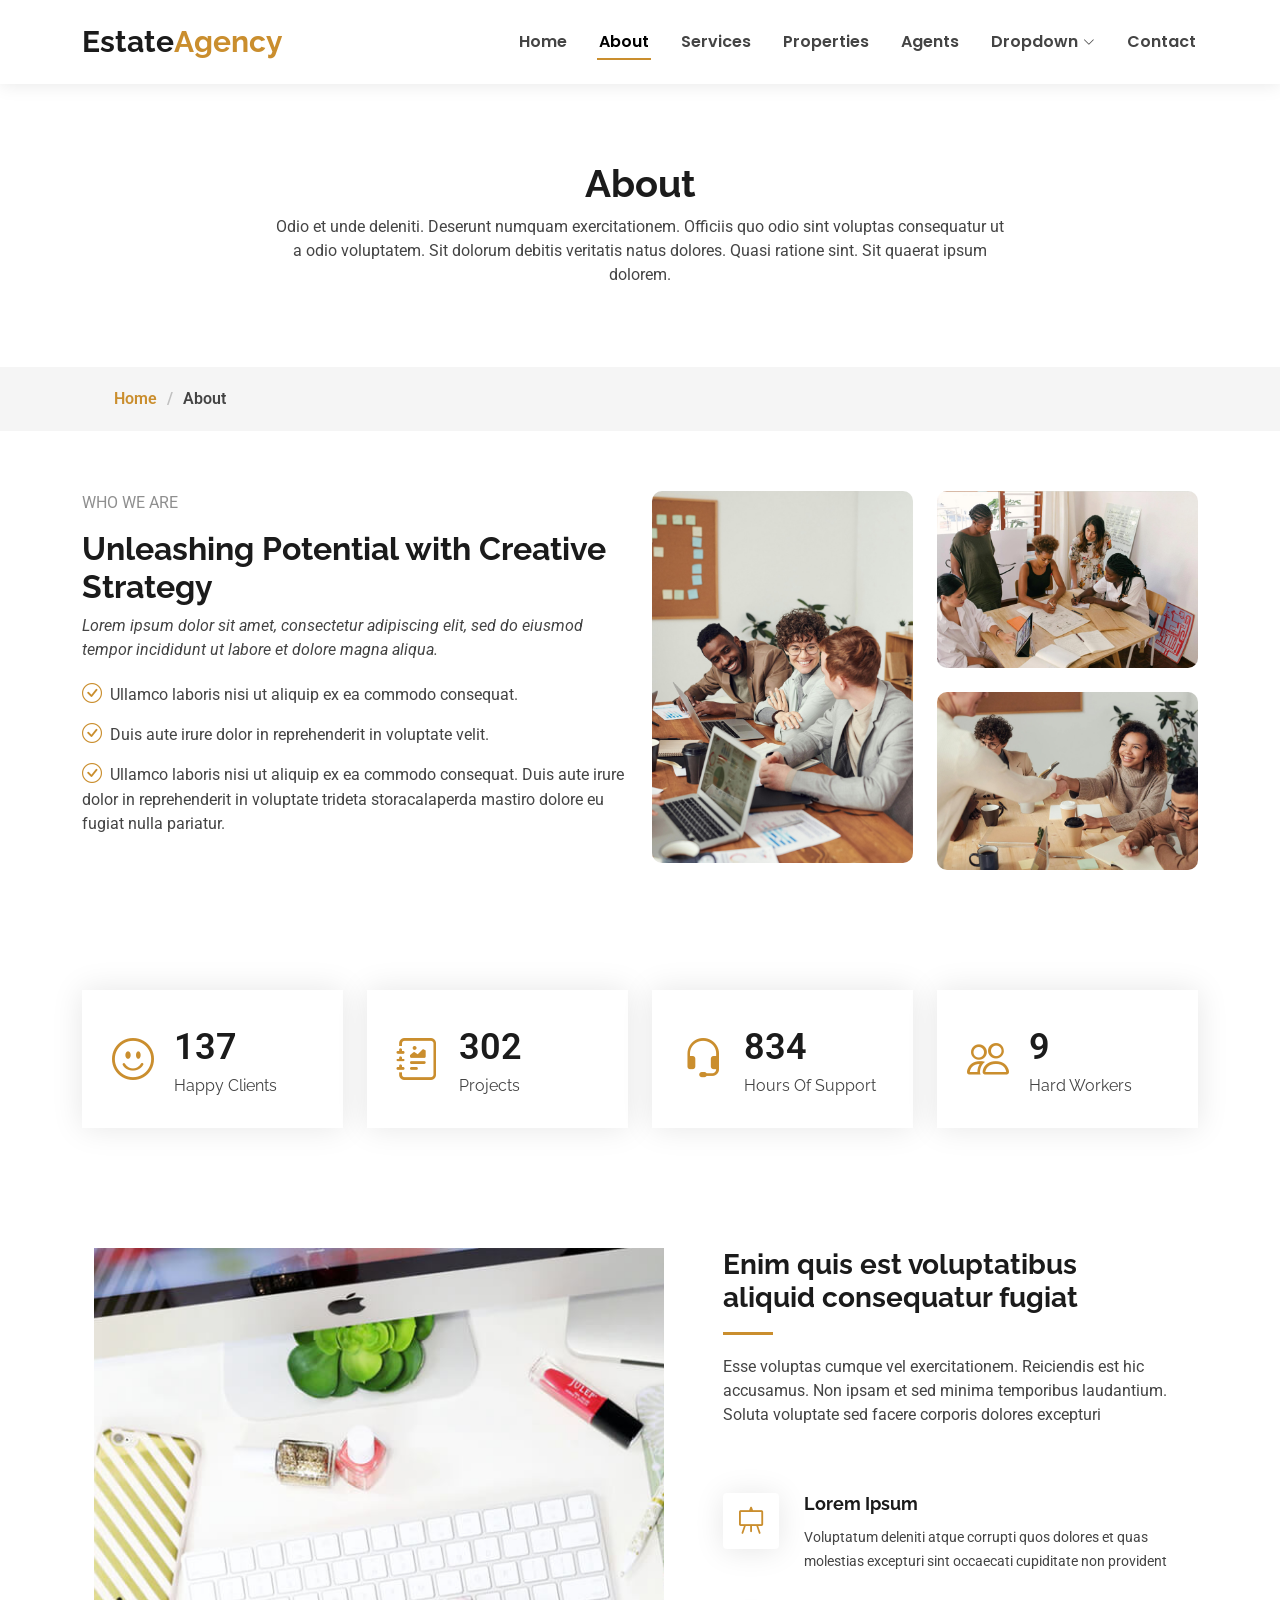
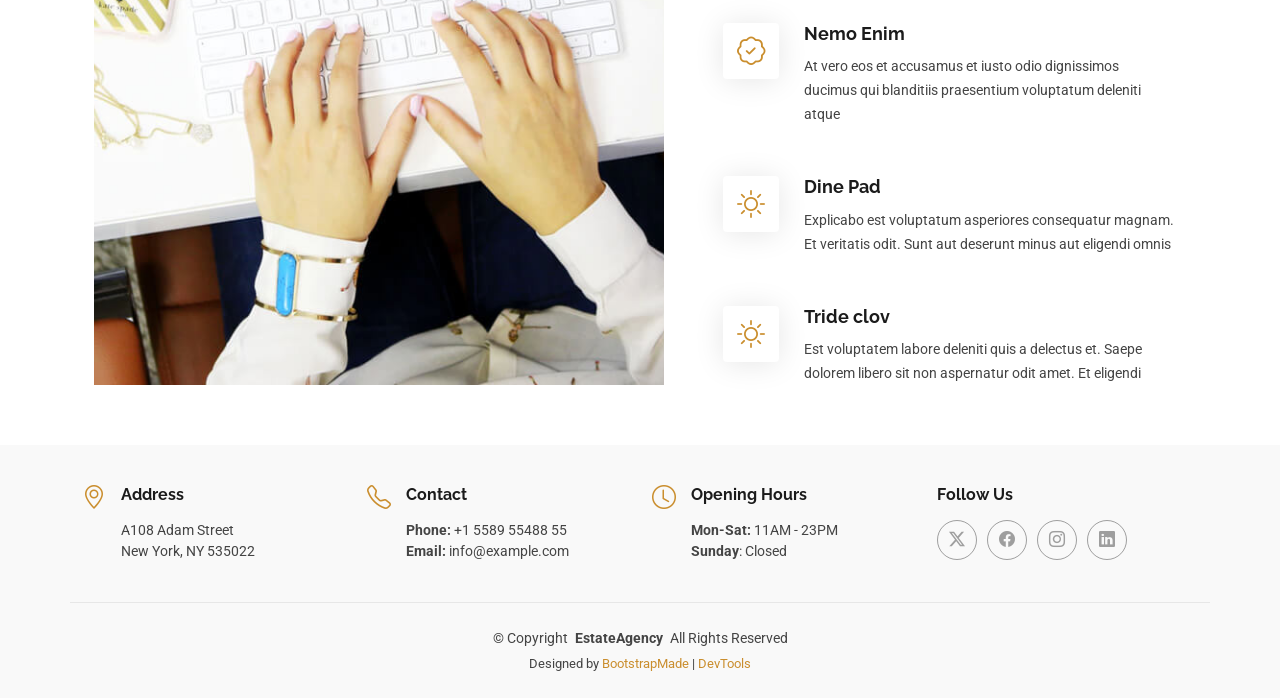
==== about.html @ 94bcbbbc "Just learnt about templates" ====
<!DOCTYPE html>
<html lang="en">

<head>
  <meta charset="utf-8">
  <meta content="width=device-width, initial-scale=1.0" name="viewport">
  <title>About - EstateAgency Bootstrap Template</title>
  <meta name="description" content="">
  <meta name="keywords" content="">

  <!-- Favicons -->
  <link href="assets/img/favicon.png" rel="icon">
  <link href="assets/img/apple-touch-icon.png" rel="apple-touch-icon">

  <!-- Fonts -->
  <link href="https://fonts.googleapis.com" rel="preconnect">
  <link href="https://fonts.gstatic.com" rel="preconnect" crossorigin>
  <link href="https://fonts.googleapis.com/css2?family=Roboto:ital,wght@0,100;0,300;0,400;0,500;0,700;0,900;1,100;1,300;1,400;1,500;1,700;1,900&family=Poppins:ital,wght@0,100;0,200;0,300;0,400;0,500;0,600;0,700;0,800;0,900;1,100;1,200;1,300;1,400;1,500;1,600;1,700;1,800;1,900&family=Raleway:ital,wght@0,100;0,200;0,300;0,400;0,500;0,600;0,700;0,800;0,900;1,100;1,200;1,300;1,400;1,500;1,600;1,700;1,800;1,900&display=swap" rel="stylesheet">

  <!-- Vendor CSS Files -->
  <link href="assets/vendor/bootstrap/css/bootstrap.min.css" rel="stylesheet">
  <link href="assets/vendor/bootstrap-icons/bootstrap-icons.css" rel="stylesheet">
  <link href="assets/vendor/aos/aos.css" rel="stylesheet">
  <link href="assets/vendor/fontawesome-free/css/all.min.css" rel="stylesheet">
  <link href="assets/vendor/swiper/swiper-bundle.min.css" rel="stylesheet">

  <!-- Main CSS File -->
  <link href="assets/css/main.css" rel="stylesheet">

  <!-- =======================================================
  * Template Name: EstateAgency
  * Template URL: https://bootstrapmade.com/real-estate-agency-bootstrap-template/
  * Updated: Apr 08 2026 with Bootstrap v5.3.8
  * Author: BootstrapMade.com
  * License: https://bootstrapmade.com/license/
  ======================================================== -->
</head>

<body class="about-page">

  <header id="header" class="header d-flex align-items-center fixed-top">
    <div class="container-fluid container-xl position-relative d-flex align-items-center justify-content-between">

      <a href="index.html" class="logo d-flex align-items-center">
        <!-- Uncomment the line below if you also wish to use an image logo -->
        <!-- <img src="assets/img/logo.png" alt=""> -->
        <h1 class="sitename">Estate<span>Agency</span></h1>
      </a>

      <nav id="navmenu" class="navmenu">
        <ul>
          <li><a href="index.html">Home</a></li>
          <li><a href="about.html" class="active">About</a></li>
          <li><a href="services.html">Services</a></li>
          <li><a href="properties.html">Properties</a></li>
          <li><a href="agents.html">Agents</a></li>
          <li class="dropdown"><a href="#"><span>Dropdown</span> <i class="bi bi-chevron-down toggle-dropdown"></i></a>
            <ul>
              <li><a href="#">Dropdown 1</a></li>
              <li class="dropdown"><a href="#"><span>Deep Dropdown</span> <i class="bi bi-chevron-down toggle-dropdown"></i></a>
                <ul>
                  <li><a href="#">Deep Dropdown 1</a></li>
                  <li><a href="#">Deep Dropdown 2</a></li>
                  <li><a href="#">Deep Dropdown 3</a></li>
                  <li><a href="#">Deep Dropdown 4</a></li>
                  <li><a href="#">Deep Dropdown 5</a></li>
                </ul>
              </li>
              <li><a href="#">Dropdown 2</a></li>
              <li><a href="#">Dropdown 3</a></li>
              <li><a href="#">Dropdown 4</a></li>
            </ul>
          </li>
          <li><a href="contact.html">Contact</a></li>
        </ul>
        <i class="mobile-nav-toggle d-xl-none bi bi-list"></i>
      </nav>

    </div>
  </header>

  <main class="main">

    <!-- Page Title -->
    <div class="page-title" data-aos="fade">
      <div class="heading">
        <div class="container">
          <div class="row d-flex justify-content-center text-center">
            <div class="col-lg-8">
              <h1>About</h1>
              <p class="mb-0">Odio et unde deleniti. Deserunt numquam exercitationem. Officiis quo odio sint voluptas consequatur ut a odio voluptatem. Sit dolorum debitis veritatis natus dolores. Quasi ratione sint. Sit quaerat ipsum dolorem.</p>
            </div>
          </div>
        </div>
      </div>
      <nav class="breadcrumbs">
        <div class="container">
          <ol>
            <li><a href="index.html">Home</a></li>
            <li class="current">About</li>
          </ol>
        </div>
      </nav>
    </div><!-- End Page Title -->

    <!-- About Section -->
    <section id="about" class="about section">

      <div class="container">

        <div class="row gy-4">

          <div class="col-lg-6 content" data-aos="fade-up" data-aos-delay="100">
            <p class="who-we-are">Who We Are</p>
            <h3>Unleashing Potential with Creative Strategy</h3>
            <p class="fst-italic">
              Lorem ipsum dolor sit amet, consectetur adipiscing elit, sed do eiusmod tempor incididunt ut labore et dolore
              magna aliqua.
            </p>
            <ul>
              <li><i class="bi bi-check-circle"></i> <span>Ullamco laboris nisi ut aliquip ex ea commodo consequat.</span></li>
              <li><i class="bi bi-check-circle"></i> <span>Duis aute irure dolor in reprehenderit in voluptate velit.</span></li>
              <li><i class="bi bi-check-circle"></i> <span>Ullamco laboris nisi ut aliquip ex ea commodo consequat. Duis aute irure dolor in reprehenderit in voluptate trideta storacalaperda mastiro dolore eu fugiat nulla pariatur.</span></li>
            </ul>
          </div>

          <div class="col-lg-6 about-images" data-aos="fade-up" data-aos-delay="200">
            <div class="row gy-4">
              <div class="col-lg-6">
                <img src="assets/img/about-company-1.jpg" class="img-fluid" alt="">
              </div>
              <div class="col-lg-6">
                <div class="row gy-4">
                  <div class="col-lg-12">
                    <img src="assets/img/about-company-2.jpg" class="img-fluid" alt="">
                  </div>
                  <div class="col-lg-12">
                    <img src="assets/img/about-company-3.jpg" class="img-fluid" alt="">
                  </div>
                </div>
              </div>
            </div>

          </div>

        </div>

      </div>
    </section><!-- /About Section -->

    <!-- Stats Section -->
    <section id="stats" class="stats section">

      <div class="container" data-aos="fade-up" data-aos-delay="100">

        <div class="row gy-4">

          <div class="col-lg-3 col-md-6">
            <div class="stats-item d-flex align-items-center w-100 h-100">
              <i class="bi bi-emoji-smile color-blue flex-shrink-0"></i>
              <div>
                <span data-purecounter-start="0" data-purecounter-end="232" data-purecounter-duration="1" class="purecounter"></span>
                <p>Happy Clients</p>
              </div>
            </div>
          </div><!-- End Stats Item -->

          <div class="col-lg-3 col-md-6">
            <div class="stats-item d-flex align-items-center w-100 h-100">
              <i class="bi bi-journal-richtext color-orange flex-shrink-0"></i>
              <div>
                <span data-purecounter-start="0" data-purecounter-end="521" data-purecounter-duration="1" class="purecounter"></span>
                <p>Projects</p>
              </div>
            </div>
          </div><!-- End Stats Item -->

          <div class="col-lg-3 col-md-6">
            <div class="stats-item d-flex align-items-center w-100 h-100">
              <i class="bi bi-headset color-green flex-shrink-0"></i>
              <div>
                <span data-purecounter-start="0" data-purecounter-end="1463" data-purecounter-duration="1" class="purecounter"></span>
                <p>Hours Of Support</p>
              </div>
            </div>
          </div><!-- End Stats Item -->

          <div class="col-lg-3 col-md-6">
            <div class="stats-item d-flex align-items-center w-100 h-100">
              <i class="bi bi-people color-pink flex-shrink-0"></i>
              <div>
                <span data-purecounter-start="0" data-purecounter-end="15" data-purecounter-duration="1" class="purecounter"></span>
                <p>Hard Workers</p>
              </div>
            </div>
          </div><!-- End Stats Item -->

        </div>

      </div>

    </section><!-- /Stats Section -->

    <!-- Features Section -->
    <section id="features" class="features section">

      <div class="container">

        <div class="row justify-content-around gy-4">
          <div class="features-image col-lg-6" data-aos="fade-up" data-aos-delay="100"><img src="assets/img/features-bg.jpg" alt=""></div>

          <div class="col-lg-5 d-flex flex-column justify-content-center" data-aos="fade-up" data-aos-delay="200">
            <h3>Enim quis est voluptatibus aliquid consequatur fugiat</h3>
            <p>Esse voluptas cumque vel exercitationem. Reiciendis est hic accusamus. Non ipsam et sed minima temporibus laudantium. Soluta voluptate sed facere corporis dolores excepturi</p>

            <div class="icon-box d-flex position-relative" data-aos="fade-up" data-aos-delay="300">
              <i class="bi bi-easel flex-shrink-0"></i>
              <div>
                <h4><a href="" class="stretched-link">Lorem Ipsum</a></h4>
                <p>Voluptatum deleniti atque corrupti quos dolores et quas molestias excepturi sint occaecati cupiditate non provident</p>
              </div>
            </div><!-- End Icon Box -->

            <div class="icon-box d-flex position-relative" data-aos="fade-up" data-aos-delay="400">
              <i class="bi bi-patch-check flex-shrink-0"></i>
              <div>
                <h4><a href="" class="stretched-link">Nemo Enim</a></h4>
                <p>At vero eos et accusamus et iusto odio dignissimos ducimus qui blanditiis praesentium voluptatum deleniti atque</p>
              </div>
            </div><!-- End Icon Box -->

            <div class="icon-box d-flex position-relative" data-aos="fade-up" data-aos-delay="500">
              <i class="bi bi-brightness-high flex-shrink-0"></i>
              <div>
                <h4><a href="" class="stretched-link">Dine Pad</a></h4>
                <p>Explicabo est voluptatum asperiores consequatur magnam. Et veritatis odit. Sunt aut deserunt minus aut eligendi omnis</p>
              </div>
            </div><!-- End Icon Box -->

            <div class="icon-box d-flex position-relative" data-aos="fade-up" data-aos-delay="600">
              <i class="bi bi-brightness-high flex-shrink-0"></i>
              <div>
                <h4><a href="" class="stretched-link">Tride clov</a></h4>
                <p>Est voluptatem labore deleniti quis a delectus et. Saepe dolorem libero sit non aspernatur odit amet. Et eligendi</p>
              </div>
            </div><!-- End Icon Box -->

          </div>
        </div>

      </div>

    </section><!-- /Features Section -->

  </main>

  <footer id="footer" class="footer light-background">

    <div class="container">
      <div class="row gy-3">
        <div class="col-lg-3 col-md-6 d-flex">
          <i class="bi bi-geo-alt icon"></i>
          <div class="address">
            <h4>Address</h4>
            <p>A108 Adam Street</p>
            <p>New York, NY 535022</p>
            <p></p>
          </div>

        </div>

        <div class="col-lg-3 col-md-6 d-flex">
          <i class="bi bi-telephone icon"></i>
          <div>
            <h4>Contact</h4>
            <p>
              <strong>Phone:</strong> <span>+1 5589 55488 55</span><br>
              <strong>Email:</strong> <span>info@example.com</span><br>
            </p>
          </div>
        </div>

        <div class="col-lg-3 col-md-6 d-flex">
          <i class="bi bi-clock icon"></i>
          <div>
            <h4>Opening Hours</h4>
            <p>
              <strong>Mon-Sat:</strong> <span>11AM - 23PM</span><br>
              <strong>Sunday</strong>: <span>Closed</span>
            </p>
          </div>
        </div>

        <div class="col-lg-3 col-md-6">
          <h4>Follow Us</h4>
          <div class="social-links d-flex">
            <a href="#" class="twitter"><i class="bi bi-twitter-x"></i></a>
            <a href="#" class="facebook"><i class="bi bi-facebook"></i></a>
            <a href="#" class="instagram"><i class="bi bi-instagram"></i></a>
            <a href="#" class="linkedin"><i class="bi bi-linkedin"></i></a>
          </div>
        </div>

      </div>
    </div>

    <div class="container copyright text-center mt-4">
      <p>© <span>Copyright</span> <strong class="px-1 sitename">EstateAgency</strong> <span>All Rights Reserved</span></p>
      <div class="credits">
        <!-- All the links in the footer should remain intact. -->
        <!-- You can delete the links only if you've purchased the pro version. -->
        <!-- Licensing information: https://bootstrapmade.com/license/ -->
        <!-- Purchase the pro version with working PHP/AJAX contact form: [buy-url] -->
        Designed by <a href="https://bootstrapmade.com/">BootstrapMade</a> | <a href="https://bootstrapmade.com/tools/">DevTools</a>
      </div>
    </div>

  </footer>

  <!-- Scroll Top -->
  <a href="#" id="scroll-top" class="scroll-top d-flex align-items-center justify-content-center"><i class="bi bi-arrow-up-short"></i></a>

  <!-- Preloader -->
  <div id="preloader"></div>

  <!-- Vendor JS Files -->
  <script src="assets/vendor/bootstrap/js/bootstrap.bundle.min.js"></script>
  <script src="assets/vendor/php-email-form/validate.js"></script>
  <script src="assets/vendor/aos/aos.js"></script>
  <script src="assets/vendor/swiper/swiper-bundle.min.js"></script>
  <script src="assets/vendor/purecounter/purecounter_vanilla.js"></script>

  <!-- Main JS File -->
  <script src="assets/js/main.js"></script>

</body>

</html>
---- assets/css/main.css ----
/**
* Template Name: EstateAgency
* Template URL: https://bootstrapmade.com/real-estate-agency-bootstrap-template/
* Updated: Aug 09 2024 with Bootstrap v5.3.3
* Author: BootstrapMade.com
* License: https://bootstrapmade.com/license/
*/

/*--------------------------------------------------------------
# Font & Color Variables
# Help: https://bootstrapmade.com/color-system/
--------------------------------------------------------------*/
/* Fonts */
:root {
  --default-font: "Roboto",  system-ui, -apple-system, "Segoe UI", Roboto, "Helvetica Neue", Arial, "Noto Sans", "Liberation Sans", sans-serif, "Apple Color Emoji", "Segoe UI Emoji", "Segoe UI Symbol", "Noto Color Emoji";
  --heading-font: "Raleway",  sans-serif;
  --nav-font: "Poppins",  sans-serif;
}

/* Global Colors - The following color variables are used throughout the website. Updating them here will change the color scheme of the entire website */
:root { 
  --background-color: #ffffff; /* Background color for the entire website, including individual sections */
  --default-color: #444444; /* Default color used for the majority of the text content across the entire website */
  --heading-color: #1b1b1b; /* Color for headings, subheadings and title throughout the website */
  --accent-color: #ca8e2e; /* Accent color that represents your brand on the website. It's used for buttons, links, and other elements that need to stand out */
  --surface-color: #ffffff; /* The surface color is used as a background of boxed elements within sections, such as cards, icon boxes, or other elements that require a visual separation from the global background. */
  --contrast-color: #ffffff; /* Contrast color for text, ensuring readability against backgrounds of accent, heading, or default colors. */
}

/* Nav Menu Colors - The following color variables are used specifically for the navigation menu. They are separate from the global colors to allow for more customization options */
:root {
  --nav-color: #444444;  /* The default color of the main navmenu links */
  --nav-hover-color: #000000; /* Applied to main navmenu links when they are hovered over or active */
  --nav-mobile-background-color: #ffffff; /* Used as the background color for mobile navigation menu */
  --nav-dropdown-background-color: #ffffff; /* Used as the background color for dropdown items that appear when hovering over primary navigation items */
  --nav-dropdown-color: #444444; /* Used for navigation links of the dropdown items in the navigation menu. */
  --nav-dropdown-hover-color: #2eca6a; /* Similar to --nav-hover-color, this color is applied to dropdown navigation links when they are hovered over. */
}

/* Color Presets - These classes override global colors when applied to any section or element, providing reuse of the sam color scheme. */

.light-background {
  --background-color: #f9f9f9;
  --surface-color: #ffffff;
}

.dark-background {
  --background-color: #060606;
  --default-color: #ffffff;
  --heading-color: #ffffff;
  --surface-color: #252525;
  --contrast-color: #ffffff;
}

/* Smooth scroll */
:root {
  scroll-behavior: smooth;
}

/*--------------------------------------------------------------
# General Styling & Shared Classes
--------------------------------------------------------------*/
body {
  color: var(--default-color);
  background-color: var(--background-color);
  font-family: var(--default-font);
}

a {
  color: var(--accent-color);
  text-decoration: none;
  transition: 0.3s;
}

a:hover {
  color: color-mix(in srgb, var(--accent-color), transparent 25%);
  text-decoration: none;
}

h1,
h2,
h3,
h4,
h5,
h6 {
  color: var(--heading-color);
  font-family: var(--heading-font);
}

/* PHP Email Form Messages
------------------------------*/
.php-email-form .error-message {
  display: none;
  background: #df1529;
  color: #ffffff;
  text-align: left;
  padding: 15px;
  margin-bottom: 24px;
  font-weight: 600;
}

.php-email-form .sent-message {
  display: none;
  color: #ffffff;
  background: #059652;
  text-align: center;
  padding: 15px;
  margin-bottom: 24px;
  font-weight: 600;
}

.php-email-form .loading {
  display: none;
  background: var(--surface-color);
  text-align: center;
  padding: 15px;
  margin-bottom: 24px;
}

.php-email-form .loading:before {
  content: "";
  display: inline-block;
  border-radius: 50%;
  width: 24px;
  height: 24px;
  margin: 0 10px -6px 0;
  border: 3px solid var(--accent-color);
  border-top-color: var(--surface-color);
  animation: php-email-form-loading 1s linear infinite;
}

@keyframes php-email-form-loading {
  0% {
    transform: rotate(0deg);
  }

  100% {
    transform: rotate(360deg);
  }
}

/*--------------------------------------------------------------
# Global Header
--------------------------------------------------------------*/
.header {
  color: var(--default-color);
  background-color: var(--background-color);
  padding: 15px 0;
  transition: all 0.5s;
  z-index: 997;
  box-shadow: 0px 0 18px rgba(0, 0, 0, 0.1);
}

.header .logo {
  line-height: 1;
}

.header .logo img {
  max-height: 32px;
  margin-right: 8px;
}

.header .logo h1 {
  font-size: 30px;
  margin: 0;
  font-weight: 700;
  color: var(--heading-color);
}

.header .logo h1 span {
  color: var(--accent-color);
}

/*--------------------------------------------------------------
# Navigation Menu
--------------------------------------------------------------*/
/* Desktop Navigation */
@media (min-width: 1200px) {
  .navmenu {
    padding: 0;
  }

  .navmenu ul {
    margin: 0;
    padding: 0;
    display: flex;
    list-style: none;
    align-items: center;
  }

  .navmenu li {
    position: relative;
  }

  .navmenu>ul>li {
    white-space: nowrap;
    padding: 15px 14px;
  }

  .navmenu>ul>li:last-child {
    padding-right: 0;
  }

  .navmenu a,
  .navmenu a:focus {
    color: var(--nav-color);
    font-size: 16px;
    padding: 0 2px;
    font-family: var(--nav-font);
    font-weight: 600;
    display: flex;
    align-items: center;
    justify-content: space-between;
    white-space: nowrap;
    transition: 0.3s;
    position: relative;
  }

  .navmenu a i,
  .navmenu a:focus i {
    font-size: 12px;
    line-height: 0;
    margin-left: 5px;
    transition: 0.3s;
  }

  .navmenu>ul>li>a:before {
    content: "";
    position: absolute;
    width: 100%;
    height: 2px;
    bottom: -6px;
    left: 0;
    background-color: var(--accent-color);
    visibility: hidden;
    width: 0px;
    transition: all 0.3s ease-in-out 0s;
  }

  .navmenu a:hover:before,
  .navmenu li:hover>a:before,
  .navmenu .active:before {
    visibility: visible;
    width: 100%;
  }

  .navmenu li:hover>a,
  .navmenu .active,
  .navmenu .active:focus {
    color: var(--nav-hover-color);
  }

  .navmenu .dropdown ul {
    margin: 0;
    padding: 10px 0;
    background: var(--nav-dropdown-background-color);
    display: block;
    position: absolute;
    visibility: hidden;
    left: 14px;
    top: 130%;
    opacity: 0;
    transition: 0.3s;
    border-radius: 4px;
    z-index: 99;
    box-shadow: 0px 0px 30px rgba(0, 0, 0, 0.1);
  }

  .navmenu .dropdown ul li {
    min-width: 200px;
  }

  .navmenu .dropdown ul a {
    padding: 10px 20px;
    font-size: 15px;
    text-transform: none;
    color: var(--nav-dropdown-color);
  }

  .navmenu .dropdown ul a i {
    font-size: 12px;
  }

  .navmenu .dropdown ul a:hover,
  .navmenu .dropdown ul .active:hover,
  .navmenu .dropdown ul li:hover>a {
    color: var(--nav-dropdown-hover-color);
  }

  .navmenu .dropdown:hover>ul {
    opacity: 1;
    top: 100%;
    visibility: visible;
  }

  .navmenu .dropdown .dropdown ul {
    top: 0;
    left: -90%;
    visibility: hidden;
  }

  .navmenu .dropdown .dropdown:hover>ul {
    opacity: 1;
    top: 0;
    left: -100%;
    visibility: visible;
  }
}

/* Mobile Navigation */
@media (max-width: 1199px) {
  .mobile-nav-toggle {
    color: var(--nav-color);
    font-size: 28px;
    line-height: 0;
    margin-right: 10px;
    cursor: pointer;
    transition: color 0.3s;
  }

  .navmenu {
    padding: 0;
    z-index: 9997;
  }

  .navmenu ul {
    display: none;
    list-style: none;
    position: absolute;
    inset: 60px 20px 20px 20px;
    padding: 10px 0;
    margin: 0;
    border-radius: 6px;
    background-color: var(--nav-mobile-background-color);
    border: 1px solid color-mix(in srgb, var(--default-color), transparent 90%);
    box-shadow: none;
    overflow-y: auto;
    transition: 0.3s;
    z-index: 9998;
  }

  .navmenu a,
  .navmenu a:focus {
    color: var(--nav-dropdown-color);
    padding: 10px 20px;
    font-family: var(--nav-font);
    font-size: 17px;
    font-weight: 500;
    display: flex;
    align-items: center;
    justify-content: space-between;
    white-space: nowrap;
    transition: 0.3s;
  }

  .navmenu a i,
  .navmenu a:focus i {
    font-size: 12px;
    line-height: 0;
    margin-left: 5px;
    width: 30px;
    height: 30px;
    display: flex;
    align-items: center;
    justify-content: center;
    border-radius: 50%;
    transition: 0.3s;
    background-color: color-mix(in srgb, var(--accent-color), transparent 90%);
  }

  .navmenu a i:hover,
  .navmenu a:focus i:hover {
    background-color: var(--accent-color);
    color: var(--contrast-color);
  }

  .navmenu a:hover,
  .navmenu .active,
  .navmenu .active:focus {
    color: var(--nav-dropdown-hover-color);
  }

  .navmenu .active i,
  .navmenu .active:focus i {
    background-color: var(--accent-color);
    color: var(--contrast-color);
    transform: rotate(180deg);
  }

  .navmenu .dropdown ul {
    position: static;
    display: none;
    z-index: 99;
    padding: 10px 0;
    margin: 10px 20px;
    background-color: var(--nav-dropdown-background-color);
    transition: all 0.5s ease-in-out;
  }

  .navmenu .dropdown ul ul {
    background-color: rgba(33, 37, 41, 0.1);
  }

  .navmenu .dropdown>.dropdown-active {
    display: block;
    background-color: rgba(33, 37, 41, 0.03);
  }

  .mobile-nav-active {
    overflow: hidden;
  }

  .mobile-nav-active .mobile-nav-toggle {
    color: #fff;
    position: absolute;
    font-size: 32px;
    top: 15px;
    right: 15px;
    margin-right: 0;
    z-index: 9999;
  }

  .mobile-nav-active .navmenu {
    position: fixed;
    overflow: hidden;
    inset: 0;
    background: rgba(33, 37, 41, 0.8);
    transition: 0.3s;
  }

  .mobile-nav-active .navmenu>ul {
    display: block;
  }
}

/*--------------------------------------------------------------
# Global Footer
--------------------------------------------------------------*/
.footer {
  color: var(--default-color);
  background-color: var(--background-color);
  font-size: 14px;
  padding: 40px 0 0 0;
  position: relative;
}

.footer .icon {
  color: var(--accent-color);
  margin-right: 15px;
  font-size: 24px;
  line-height: 0;
}

.footer h4 {
  font-size: 16px;
  font-weight: 700;
  margin-bottom: 15px;
}

.footer .address p {
  margin-bottom: 0px;
}

.footer .social-links a {
  display: flex;
  align-items: center;
  justify-content: center;
  width: 40px;
  height: 40px;
  border-radius: 50%;
  border: 1px solid color-mix(in srgb, var(--default-color), transparent 50%);
  font-size: 16px;
  color: color-mix(in srgb, var(--default-color), transparent 50%);
  margin-right: 10px;
  transition: 0.3s;
}

.footer .social-links a:hover {
  color: var(--accent-color);
  border-color: var(--accent-color);
}

.footer .copyright {
  padding: 25px 0;
  border-top: 1px solid color-mix(in srgb, var(--default-color), transparent 90%);
}

.footer .copyright p {
  margin-bottom: 0;
}

.footer .credits {
  margin-top: 5px;
  font-size: 13px;
}

/*--------------------------------------------------------------
# Preloader
--------------------------------------------------------------*/
#preloader {
  position: fixed;
  inset: 0;
  z-index: 999999;
  overflow: hidden;
  background: var(--background-color);
  transition: all 0.6s ease-out;
}

#preloader:before {
  content: "";
  position: fixed;
  top: calc(50% - 30px);
  left: calc(50% - 30px);
  border: 6px solid #ffffff;
  border-color: var(--accent-color) transparent var(--accent-color) transparent;
  border-radius: 50%;
  width: 60px;
  height: 60px;
  animation: animate-preloader 1.5s linear infinite;
}

@keyframes animate-preloader {
  0% {
    transform: rotate(0deg);
  }

  100% {
    transform: rotate(360deg);
  }
}

/*--------------------------------------------------------------
# Scroll Top Button
--------------------------------------------------------------*/
.scroll-top {
  position: fixed;
  visibility: hidden;
  opacity: 0;
  right: 15px;
  bottom: 15px;
  z-index: 99999;
  background-color: var(--accent-color);
  width: 40px;
  height: 40px;
  border-radius: 4px;
  transition: all 0.4s;
}

.scroll-top i {
  font-size: 24px;
  color: var(--contrast-color);
  line-height: 0;
}

.scroll-top:hover {
  background-color: color-mix(in srgb, var(--accent-color), transparent 20%);
  color: var(--contrast-color);
}

.scroll-top.active {
  visibility: visible;
  opacity: 1;
}

/*--------------------------------------------------------------
# Disable aos animation delay on mobile devices
--------------------------------------------------------------*/
@media screen and (max-width: 768px) {
  [data-aos-delay] {
    transition-delay: 0 !important;
  }
}

/*--------------------------------------------------------------
# Global Page Titles & Breadcrumbs
--------------------------------------------------------------*/
.page-title {
  color: var(--default-color);
  background-color: var(--background-color);
  position: relative;
}

.page-title .heading {
  padding: 160px 0 80px 0;
  border-top: 1px solid color-mix(in srgb, var(--default-color), transparent 90%);
}

.page-title .heading h1 {
  font-size: 38px;
  font-weight: 700;
}

.page-title nav {
  background-color: color-mix(in srgb, var(--default-color), transparent 95%);
  padding: 20px 0;
}

.page-title nav ol {
  display: flex;
  flex-wrap: wrap;
  list-style: none;
  margin: 0;
  font-size: 16px;
  font-weight: 600;
}

.page-title nav ol li+li {
  padding-left: 10px;
}

.page-title nav ol li+li::before {
  content: "/";
  display: inline-block;
  padding-right: 10px;
  color: color-mix(in srgb, var(--default-color), transparent 70%);
}

/*--------------------------------------------------------------
# Global Sections
--------------------------------------------------------------*/
section,
.section {
  color: var(--default-color);
  background-color: var(--background-color);
  padding: 60px 0;
  scroll-margin-top: 90px;
  overflow: clip;
}

@media (max-width: 1199px) {

  section,
  .section {
    scroll-margin-top: 66px;
  }
}

/*--------------------------------------------------------------
# Global Section Titles
--------------------------------------------------------------*/
.section-title {
  text-align: center;
  padding-bottom: 60px;
  position: relative;
}

.section-title h2 {
  font-size: 32px;
  font-weight: 700;
  margin-bottom: 15px;
}

.section-title p {
  margin-bottom: 0;
}

/*--------------------------------------------------------------
# Hero Section
--------------------------------------------------------------*/
.hero {
  padding: 0;
}

.hero .carousel {
  width: 100%;
  min-height: 100vh;
  padding: 0;
  margin: 0;
  background-color: var(--background-color);
  position: relative;
  overflow: hidden;
}

.hero img {
  position: absolute;
  inset: 0;
  display: block;
  width: 100%;
  height: 100%;
  object-fit: cover;
  z-index: 1;
}

.hero .carousel-item {
  position: absolute;
  inset: 0;
  background-size: cover;
  background-position: center;
  background-repeat: no-repeat;
  overflow: hidden;
}

.hero .carousel-item:before {
  content: "";
  background: color-mix(in srgb, var(--background-color), transparent 60%);
  position: absolute;
  inset: 0;
  z-index: 2;
}

.hero .carousel-container {
  position: absolute;
  inset: 90px 100px;
  display: flex;
  justify-content: center;
  align-items: center;
  flex-direction: column;
  z-index: 3;
}

@media (max-width: 575px) {
  .hero .carousel-container {
    inset: 90px 50px;
  }
}

.hero h2 {
  margin-bottom: 30px;
  font-size: 56px;
  font-weight: 900;
  text-transform: uppercase;
}

.hero h2 span {
  color: var(--accent-color);
}

@media (max-width: 768px) {
  .hero h2 {
    font-size: 30px;
  }
}

.hero .btn-get-started {
  color: var(--contrast-color);
  font-family: var(--heading-font);
  font-weight: 600;
  font-size: 18px;
  letter-spacing: 1px;
  text-transform: uppercase;
  display: inline-block;
  padding: 10px 40px;
  border-radius: 50px;
  transition: 0.5s;
  margin: 10px 0;
  align-self: flex-start;
  flex-shrink: 0;
  border: 2px solid var(--accent-color);
}

.hero .btn-get-started:hover {
  background: color-mix(in srgb, var(--accent-color), transparent 20%);
}

.hero .carousel-control-prev,
.hero .carousel-control-next {
  width: 10%;
  transition: 0.3s;
  opacity: 0.5;
  z-index: 3;
}

.hero .carousel-control-prev:focus,
.hero .carousel-control-next:focus {
  opacity: 0.5;
}

.hero .carousel-control-prev:hover,
.hero .carousel-control-next:hover {
  opacity: 0.9;
}

@media (min-width: 1024px) {

  .hero .carousel-control-prev,
  .hero .carousel-control-next {
    width: 5%;
  }
}

.hero .carousel-control-next-icon,
.hero .carousel-control-prev-icon {
  background: none;
  font-size: 32px;
  line-height: 1;
}

.hero .carousel-indicators {
  list-style: none;
}

.hero .carousel-indicators li {
  cursor: pointer;
  opacity: 1;
  height: 6px;
  width: 20px;
  transition: 0.3s;
  padding: 0;
}

.hero .carousel-indicators .active {
  background-color: var(--accent-color);
  width: 40px;
}

/*--------------------------------------------------------------
# Services Section
--------------------------------------------------------------*/
.services .service-item {
  background-color: var(--surface-color);
  box-shadow: 0px 5px 90px 0px rgba(0, 0, 0, 0.1);
  padding: 60px 30px;
  transition: all ease-in-out 0.3s;
  border-radius: 18px;
  border-bottom: 5px solid var(--surface-color);
  height: 100%;
}

.services .service-item .icon {
  color: var(--contrast-color);
  background: var(--accent-color);
  margin: 0;
  width: 64px;
  height: 64px;
  border-radius: 50px;
  display: flex;
  align-items: center;
  justify-content: center;
  margin-bottom: 20px;
  font-size: 28px;
  transition: ease-in-out 0.3s;
}

.services .service-item h3 {
  font-weight: 700;
  margin: 10px 0 15px 0;
  font-size: 22px;
  transition: ease-in-out 0.3s;
}

.services .service-item p {
  line-height: 24px;
  font-size: 14px;
  margin-bottom: 0;
}

@media (min-width: 1365px) {
  .services .service-item:hover {
    transform: translateY(-10px);
    border-color: var(--accent-color);
  }

  .services .service-item:hover h3 {
    color: var(--accent-color);
  }
}

/*--------------------------------------------------------------
# Agents Section
--------------------------------------------------------------*/
.agents .member {
  position: relative;
}

.agents .member .pic {
  overflow: hidden;
  margin-bottom: 50px;
}

.agents .member .member-info {
  background-color: var(--surface-color);
  color: color-mix(in srgb, var(--default-color), transparent 20%);
  box-shadow: 0px 2px 15px rgba(0, 0, 0, 0.1);
  position: absolute;
  bottom: -50px;
  left: 20px;
  right: 20px;
  padding: 20px 15px;
  overflow: hidden;
  transition: 0.5s;
}

.agents .member h4 {
  font-weight: 700;
  margin-bottom: 10px;
  font-size: 16px;
  position: relative;
  padding-bottom: 10px;
}

.agents .member h4::after {
  content: "";
  position: absolute;
  display: block;
  width: 50px;
  height: 1px;
  background: color-mix(in srgb, var(--default-color), transparent 60%);
  bottom: 0;
  left: 0;
}

.agents .member span {
  font-style: italic;
  display: block;
  font-size: 13px;
}

.agents .member .social {
  position: absolute;
  right: 15px;
  bottom: 15px;
}

.agents .member .social a {
  transition: color 0.3s;
  color: color-mix(in srgb, var(--default-color), transparent 70%);
}

.agents .member .social a:hover {
  color: var(--accent-color);
}

.agents .member .social i {
  font-size: 16px;
  margin: 0 2px;
}

/*--------------------------------------------------------------
# Testimonials Section
--------------------------------------------------------------*/
.testimonials .testimonial-item {
  background-color: var(--surface-color);
  box-shadow: 0px 0 20px rgba(0, 0, 0, 0.1);
  box-sizing: content-box;
  padding: 30px;
  margin: 40px 30px;
  min-height: 320px;
  display: flex;
  flex-direction: column;
  text-align: center;
  transition: 0.3s;
}

.testimonials .testimonial-item .stars {
  margin-bottom: 15px;
}

.testimonials .testimonial-item .stars i {
  color: #ffc107;
  margin: 0 1px;
}

.testimonials .testimonial-item .testimonial-img {
  width: 90px;
  border-radius: 50%;
  border: 4px solid var(--background-color);
  margin: 0 auto;
}

.testimonials .testimonial-item h3 {
  font-size: 18px;
  font-weight: bold;
  margin: 10px 0 5px 0;
}

.testimonials .testimonial-item h4 {
  font-size: 14px;
  color: color-mix(in srgb, var(--default-color), transparent 40%);
  margin: 0;
}

.testimonials .testimonial-item p {
  font-style: italic;
  margin: 0 auto 15px auto;
}

.testimonials .swiper-wrapper {
  height: auto;
}

.testimonials .swiper-pagination {
  margin-top: 20px;
  position: relative;
}

.testimonials .swiper-pagination .swiper-pagination-bullet {
  width: 12px;
  height: 12px;
  background-color: color-mix(in srgb, var(--default-color), transparent 85%);
  opacity: 1;
}

.testimonials .swiper-pagination .swiper-pagination-bullet-active {
  background-color: var(--accent-color);
}

.testimonials .swiper-slide {
  opacity: 0.3;
}

@media (max-width: 1199px) {
  .testimonials .swiper-slide-active {
    opacity: 1;
  }

  .testimonials .swiper-pagination {
    margin-top: 0;
  }

  .testimonials .testimonial-item {
    margin: 40px 20px;
  }
}

@media (min-width: 1200px) {
  .testimonials .swiper-slide-next {
    opacity: 1;
    transform: scale(1.12);
  }
}

/*--------------------------------------------------------------
# About Section
--------------------------------------------------------------*/
.about .content .who-we-are {
  text-transform: uppercase;
  margin-bottom: 15px;
  color: color-mix(in srgb, var(--default-color), transparent 40%);
}

.about .content h3 {
  font-size: 2rem;
  font-weight: 700;
}

.about .content ul {
  list-style: none;
  padding: 0;
}

.about .content ul li {
  padding-bottom: 10px;
}

.about .content ul i {
  font-size: 1.25rem;
  margin-right: 4px;
  color: var(--accent-color);
}

.about .content p:last-child {
  margin-bottom: 0;
}

.about .content .read-more {
  background: var(--accent-color);
  color: var(--contrast-color);
  font-family: var(--heading-font);
  font-weight: 500;
  font-size: 16px;
  letter-spacing: 1px;
  padding: 12px 24px;
  border-radius: 5px;
  transition: 0.3s;
  display: inline-flex;
  align-items: center;
  justify-content: center;
}

.about .content .read-more i {
  font-size: 18px;
  margin-left: 5px;
  line-height: 0;
  transition: 0.3s;
}

.about .content .read-more:hover {
  background: color-mix(in srgb, var(--accent-color), transparent 20%);
  padding-right: 19px;
}

.about .content .read-more:hover i {
  margin-left: 10px;
}

.about .about-images img {
  border-radius: 10px;
}

/*--------------------------------------------------------------
# Stats Section
--------------------------------------------------------------*/
.stats .stats-item {
  background-color: var(--surface-color);
  box-shadow: 0px 0 30px rgba(0, 0, 0, 0.1);
  padding: 30px;
}

.stats .stats-item i {
  color: var(--accent-color);
  font-size: 42px;
  line-height: 0;
  margin-right: 20px;
}

.stats .stats-item span {
  color: var(--heading-color);
  font-size: 36px;
  display: block;
  font-weight: 600;
}

.stats .stats-item p {
  padding: 0;
  margin: 0;
  font-family: var(--heading-font);
  font-size: 16px;
}

/*--------------------------------------------------------------
# Features Section
--------------------------------------------------------------*/
.features .features-image {
  position: relative;
  min-height: 400px;
}

.features .features-image img {
  position: absolute;
  inset: 0;
  display: block;
  width: 100%;
  height: 100%;
  object-fit: cover;
  z-index: 1;
}

.features h3 {
  font-size: 28px;
  font-weight: 700;
  margin-bottom: 20px;
  padding-bottom: 20px;
  position: relative;
}

.features h3:after {
  content: "";
  background: var(--accent-color);
  position: absolute;
  display: block;
  width: 50px;
  height: 3px;
  left: 0;
  bottom: 0;
}

.features .icon-box {
  margin-top: 50px;
}

.features .icon-box i {
  color: var(--accent-color);
  background-color: var(--surface-color);
  display: flex;
  align-items: center;
  justify-content: center;
  margin-right: 25px;
  font-size: 28px;
  width: 56px;
  height: 56px;
  border-radius: 4px;
  line-height: 0;
  box-shadow: 0px 2px 30px rgba(0, 0, 0, 0.1);
  transition: 0.3s;
}

.features .icon-box:hover i {
  background-color: var(--accent-color);
  color: var(--contrast-color);
}

.features .icon-box h4 {
  font-weight: 700;
  margin-bottom: 10px;
  font-size: 18px;
}

.features .icon-box h4 a {
  color: var(--heading-color);
  transition: 0.3s;
}

.features .icon-box h4 a:hover {
  color: var(--accent-color);
}

.features .icon-box p {
  line-height: 24px;
  font-size: 14px;
  margin-bottom: 0;
}

/*--------------------------------------------------------------
# Service Details Section
--------------------------------------------------------------*/
.service-details .service-box {
  background-color: var(--surface-color);
  padding: 20px;
  box-shadow: 0px 2px 20px rgba(0, 0, 0, 0.1);
}

.service-details .service-box+.service-box {
  margin-top: 30px;
}

.service-details .service-box h4 {
  font-size: 20px;
  font-weight: 700;
  border-bottom: 2px solid color-mix(in srgb, var(--default-color), transparent 92%);
  padding-bottom: 15px;
  margin-bottom: 15px;
}

.service-details .services-list {
  background-color: var(--surface-color);
}

.service-details .services-list a {
  color: color-mix(in srgb, var(--default-color), transparent 20%);
  background-color: color-mix(in srgb, var(--default-color), transparent 96%);
  display: flex;
  align-items: center;
  padding: 12px 15px;
  margin-top: 15px;
  transition: 0.3s;
}

.service-details .services-list a:first-child {
  margin-top: 0;
}

.service-details .services-list a i {
  font-size: 16px;
  margin-right: 8px;
  color: var(--accent-color);
}

.service-details .services-list a.active {
  color: var(--contrast-color);
  background-color: var(--accent-color);
}

.service-details .services-list a.active i {
  color: var(--contrast-color);
}

.service-details .services-list a:hover {
  background-color: color-mix(in srgb, var(--accent-color), transparent 95%);
  color: var(--accent-color);
}

.service-details .download-catalog a {
  color: var(--default-color);
  display: flex;
  align-items: center;
  padding: 10px 0;
  transition: 0.3s;
  border-top: 1px solid color-mix(in srgb, var(--default-color), transparent 90%);
}

.service-details .download-catalog a:first-child {
  border-top: 0;
  padding-top: 0;
}

.service-details .download-catalog a:last-child {
  padding-bottom: 0;
}

.service-details .download-catalog a i {
  font-size: 24px;
  margin-right: 8px;
  color: var(--accent-color);
}

.service-details .download-catalog a:hover {
  color: var(--accent-color);
}

.service-details .help-box {
  background-color: var(--accent-color);
  color: var(--contrast-color);
  margin-top: 30px;
  padding: 30px 15px;
}

.service-details .help-box .help-icon {
  font-size: 48px;
}

.service-details .help-box h4,
.service-details .help-box a {
  color: var(--contrast-color);
}

.service-details .services-img {
  margin-bottom: 20px;
}

.service-details h3 {
  font-size: 26px;
  font-weight: 700;
}

.service-details p {
  font-size: 15px;
}

.service-details ul {
  list-style: none;
  padding: 0;
  font-size: 15px;
}

.service-details ul li {
  padding: 5px 0;
  display: flex;
  align-items: center;
}

.service-details ul i {
  font-size: 20px;
  margin-right: 8px;
  color: var(--accent-color);
}

/*--------------------------------------------------------------
# Contact Section
--------------------------------------------------------------*/
.contact .info-item+.info-item {
  margin-top: 40px;
}

.contact .info-item i {
  color: var(--contrast-color);
  background: var(--accent-color);
  font-size: 20px;
  width: 44px;
  height: 44px;
  display: flex;
  justify-content: center;
  align-items: center;
  border-radius: 4px;
  transition: all 0.3s ease-in-out;
  margin-right: 15px;
}

.contact .info-item h3 {
  padding: 0;
  font-size: 18px;
  font-weight: 700;
  margin-bottom: 5px;
}

.contact .info-item p {
  padding: 0;
  margin-bottom: 0;
  font-size: 14px;
}

.contact .php-email-form {
  height: 100%;
}

.contact .php-email-form input[type=text],
.contact .php-email-form input[type=email],
.contact .php-email-form textarea {
  font-size: 14px;
  padding: 10px 15px;
  box-shadow: none;
  border-radius: 0;
  color: var(--default-color);
  background-color: color-mix(in srgb, var(--background-color), transparent 50%);
  border-color: color-mix(in srgb, var(--default-color), transparent 80%);
}

.contact .php-email-form input[type=text]:focus,
.contact .php-email-form input[type=email]:focus,
.contact .php-email-form textarea:focus {
  border-color: var(--accent-color);
}

.contact .php-email-form input[type=text]::placeholder,
.contact .php-email-form input[type=email]::placeholder,
.contact .php-email-form textarea::placeholder {
  color: color-mix(in srgb, var(--default-color), transparent 70%);
}

.contact .php-email-form button[type=submit] {
  color: var(--contrast-color);
  background: var(--accent-color);
  border: 0;
  padding: 10px 30px;
  transition: 0.4s;
  border-radius: 4px;
}

.contact .php-email-form button[type=submit]:hover {
  background: color-mix(in srgb, var(--accent-color), transparent 20%);
}

/*--------------------------------------------------------------
# Real Estate Section
--------------------------------------------------------------*/
.real-estate .card {
  background-color: var(--background-color);
  color: var(--default-color);
  border: none;
  position: relative;
  border-radius: 0px;
  overflow: hidden;
  min-height: 500px;
}

.real-estate .card:before {
  content: "";
  position: absolute;
  inset: 0;
  background: linear-gradient(180deg, rgba(255, 255, 255, 0) 25%, rgba(0, 0, 0, 0.9) 75%);
  z-index: 2;
}

.real-estate .card img {
  position: absolute;
  inset: 0;
  display: block;
  width: 100%;
  height: 100%;
  object-fit: cover;
  z-index: 1;
}

.real-estate .card .card-body {
  position: absolute;
  bottom: 0;
  left: 0;
  right: 0;
  z-index: 3;
  padding: 30px;
}

.real-estate .card .card-body .sale-rent {
  display: inline-block;
  font-size: 15px;
  font-weight: 500;
  color: var(--contrast-color);
  padding: 4px 20px;
  border: 2px solid var(--accent-color);
  border-radius: 50px;
  margin-bottom: 10px;
}

.real-estate .card .card-body h3 {
  font-weight: 700;
  font-size: 20px;
  margin-bottom: 0px;
  padding-left: 10px;
  border-left: 3px solid var(--accent-color);
}

.real-estate .card .card-body h3 a {
  color: var(--contrast-color);
}

.real-estate .card .card-body .card-content {
  background-color: var(--accent-color);
  color: var(--contrast-color);
  height: 80px;
  visibility: hidden;
  opacity: 0;
  margin-top: 10px;
  margin-bottom: -80px;
  margin-left: -30px;
  margin-right: -30px;
  transition: 0.3s;
  padding: 0 10px;
}

.real-estate .card .card-body .card-content .propery-info {
  font-weight: 500;
}

.real-estate .card:hover .card-content {
  margin-bottom: -30px;
  visibility: visible;
  opacity: 1;
}

/*--------------------------------------------------------------
# Real Estate 2 Section
--------------------------------------------------------------*/
.real-estate-2 .portfolio-details-slider img {
  width: 100%;
}

.real-estate-2 .swiper-wrapper {
  height: auto;
}

.real-estate-2 .swiper-button-prev,
.real-estate-2 .swiper-button-next {
  width: 48px;
  height: 48px;
}

.real-estate-2 .swiper-button-prev:after,
.real-estate-2 .swiper-button-next:after {
  color: rgba(255, 255, 255, 0.8);
  background-color: rgba(0, 0, 0, 0.15);
  font-size: 24px;
  border-radius: 50%;
  width: 48px;
  height: 48px;
  display: flex;
  align-items: center;
  justify-content: center;
  transition: 0.3s;
}

.real-estate-2 .swiper-button-prev:hover:after,
.real-estate-2 .swiper-button-next:hover:after {
  background-color: rgba(0, 0, 0, 0.3);
}

@media (max-width: 575px) {

  .real-estate-2 .swiper-button-prev,
  .real-estate-2 .swiper-button-next {
    display: none;
  }
}

.real-estate-2 .swiper-pagination {
  margin-top: 20px;
  position: relative;
}

.real-estate-2 .swiper-pagination .swiper-pagination-bullet {
  width: 10px;
  height: 10px;
  background-color: color-mix(in srgb, var(--default-color), transparent 85%);
  opacity: 1;
}

.real-estate-2 .swiper-pagination .swiper-pagination-bullet-active {
  background-color: var(--accent-color);
}

.real-estate-2 .portfolio-info h3 {
  font-size: 22px;
  font-weight: 700;
  margin-bottom: 20px;
  padding-bottom: 20px;
  position: relative;
}

.real-estate-2 .portfolio-info h3:after {
  content: "";
  position: absolute;
  display: block;
  width: 50px;
  height: 3px;
  background: var(--accent-color);
  left: 0;
  bottom: 0;
}

.real-estate-2 .portfolio-info ul {
  list-style: none;
  padding: 0;
  font-size: 15px;
}

.real-estate-2 .portfolio-info ul li {
  display: flex;
  flex-direction: column;
  padding-bottom: 15px;
}

.real-estate-2 .portfolio-info ul strong {
  text-transform: uppercase;
  font-weight: 400;
  color: color-mix(in srgb, var(--default-color), transparent 50%);
  font-size: 14px;
}

.real-estate-2 .portfolio-info .btn-visit {
  padding: 8px 40px;
  background: var(--accent-color);
  color: var(--contrast-color);
  border-radius: 50px;
  transition: 0.3s;
}

.real-estate-2 .portfolio-info .btn-visit:hover {
  background: color-mix(in srgb, var(--accent-color), transparent 20%);
}

.real-estate-2 .portfolio-description h2 {
  font-size: 26px;
  font-weight: 700;
  margin-bottom: 20px;
}

.real-estate-2 .portfolio-description p {
  padding: 0;
}

.real-estate-2 .portfolio-description .testimonial-item {
  padding: 30px 30px 0 30px;
  position: relative;
  background: color-mix(in srgb, var(--default-color), transparent 97%);
  margin-bottom: 50px;
}

.real-estate-2 .portfolio-description .testimonial-item .testimonial-img {
  width: 90px;
  border-radius: 50px;
  border: 6px solid var(--background-color);
  float: left;
  margin: 0 10px 0 0;
}

.real-estate-2 .portfolio-description .testimonial-item h3 {
  font-size: 18px;
  font-weight: bold;
  margin: 15px 0 5px 0;
  padding-top: 20px;
}

.real-estate-2 .portfolio-description .testimonial-item h4 {
  font-size: 14px;
  color: #6c757d;
  margin: 0;
}

.real-estate-2 .portfolio-description .testimonial-item .quote-icon-left,
.real-estate-2 .portfolio-description .testimonial-item .quote-icon-right {
  color: color-mix(in srgb, var(--accent-color), transparent 50%);
  font-size: 26px;
  line-height: 0;
}

.real-estate-2 .portfolio-description .testimonial-item .quote-icon-left {
  display: inline-block;
  left: -5px;
  position: relative;
}

.real-estate-2 .portfolio-description .testimonial-item .quote-icon-right {
  display: inline-block;
  right: -5px;
  position: relative;
  top: 10px;
  transform: scale(-1, -1);
}

.real-estate-2 .portfolio-description .testimonial-item p {
  font-style: italic;
  margin: 0 0 15px 0 0 0;
  padding: 0;
}

.real-estate-2 .nav-pills {
  border-bottom: 1px solid color-mix(in srgb, var(--default-color), transparent 85%);
}

.real-estate-2 .nav-pills li+li {
  margin-left: 40px;
}

.real-estate-2 .nav-link {
  background: none;
  font-size: 18px;
  font-weight: 400;
  color: var(--default-color);
  padding: 12px 0;
  margin-bottom: -2px;
  border-radius: 0;
}

.real-estate-2 .nav-link.active {
  color: var(--accent-color);
  background: none;
  border-bottom: 3px solid var(--accent-color);
}

@media (max-width: 575px) {
  .real-estate-2 .nav-link {
    font-size: 16px;
  }
}

.real-estate-2 .tab-content h4 {
  font-size: 18px;
  margin: 0;
  font-weight: 700;
  color: var(--default-color);
}

.real-estate-2 .tab-content i {
  font-size: 22px;
  line-height: 0;
  margin-right: 8px;
  color: var(--accent-color);
}

/*--------------------------------------------------------------
# Starter Section Section
--------------------------------------------------------------*/
.starter-section {
  /* Add your styles here */
}
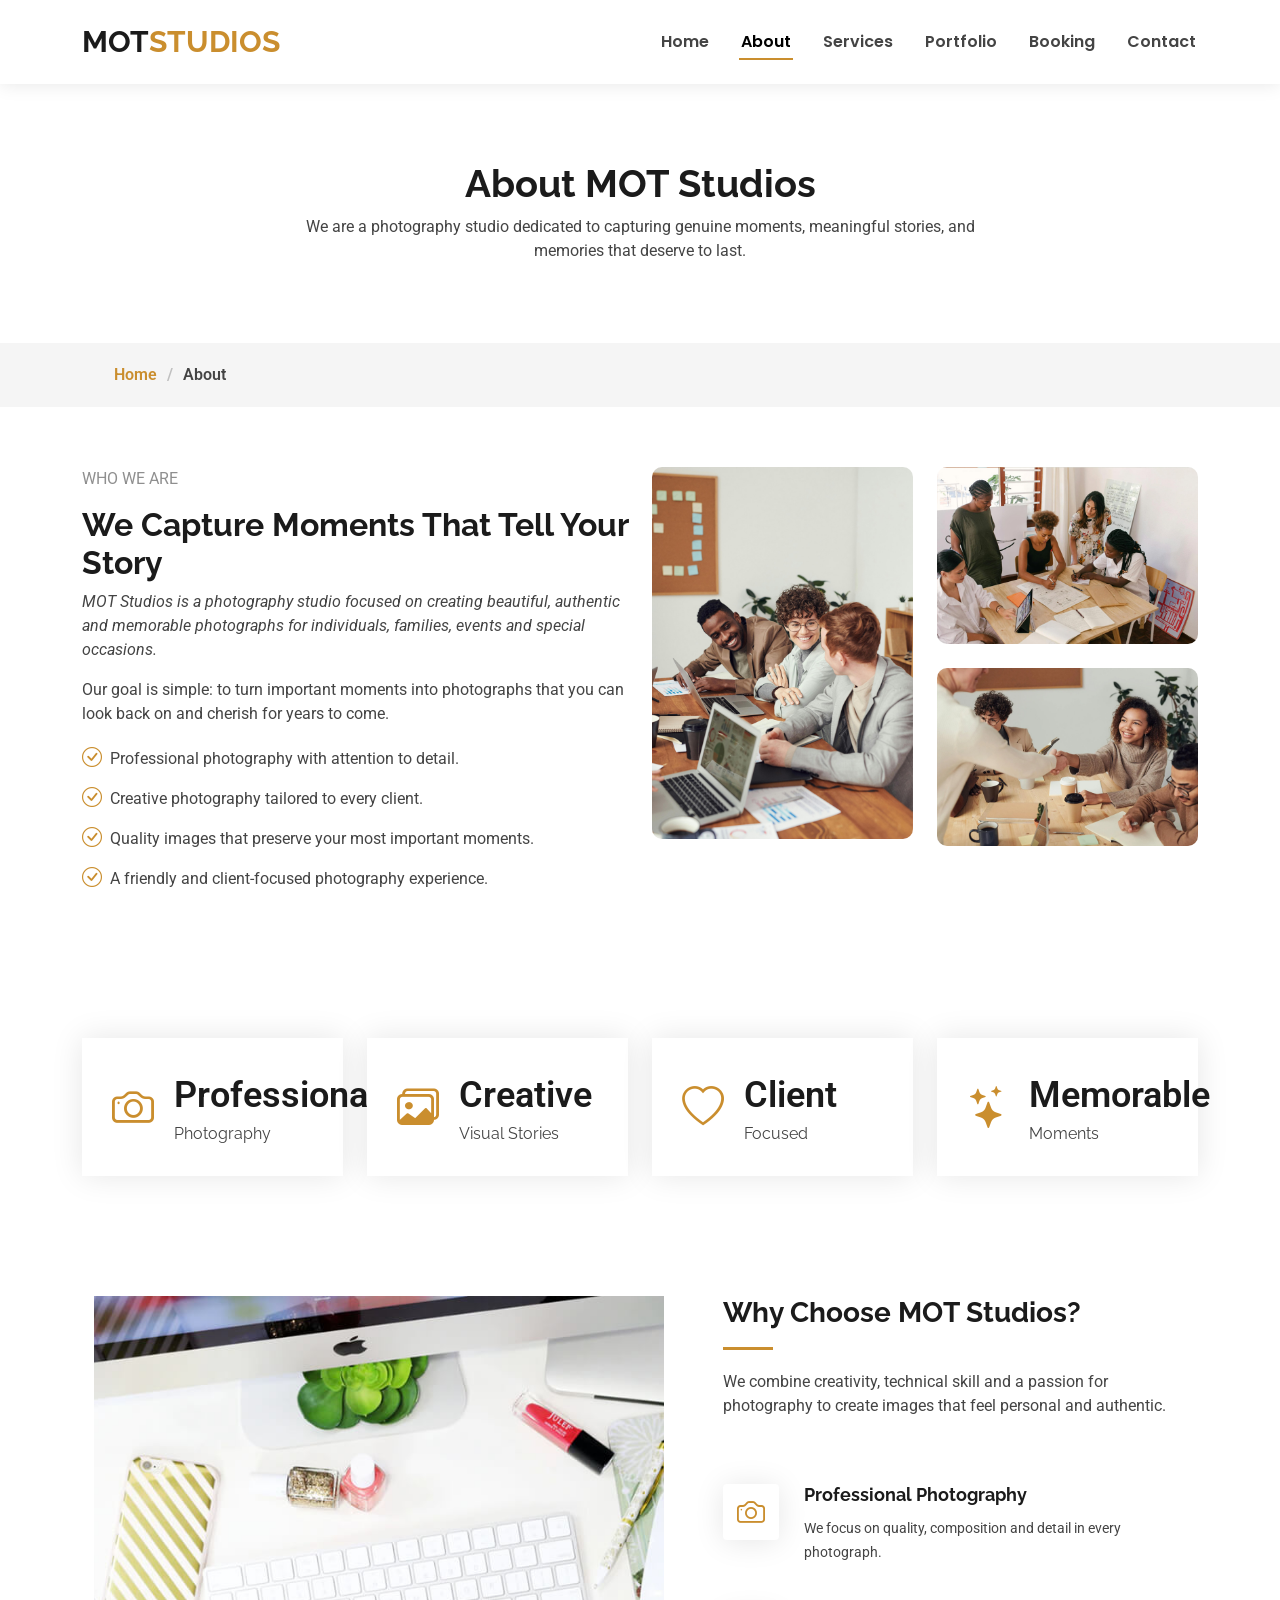
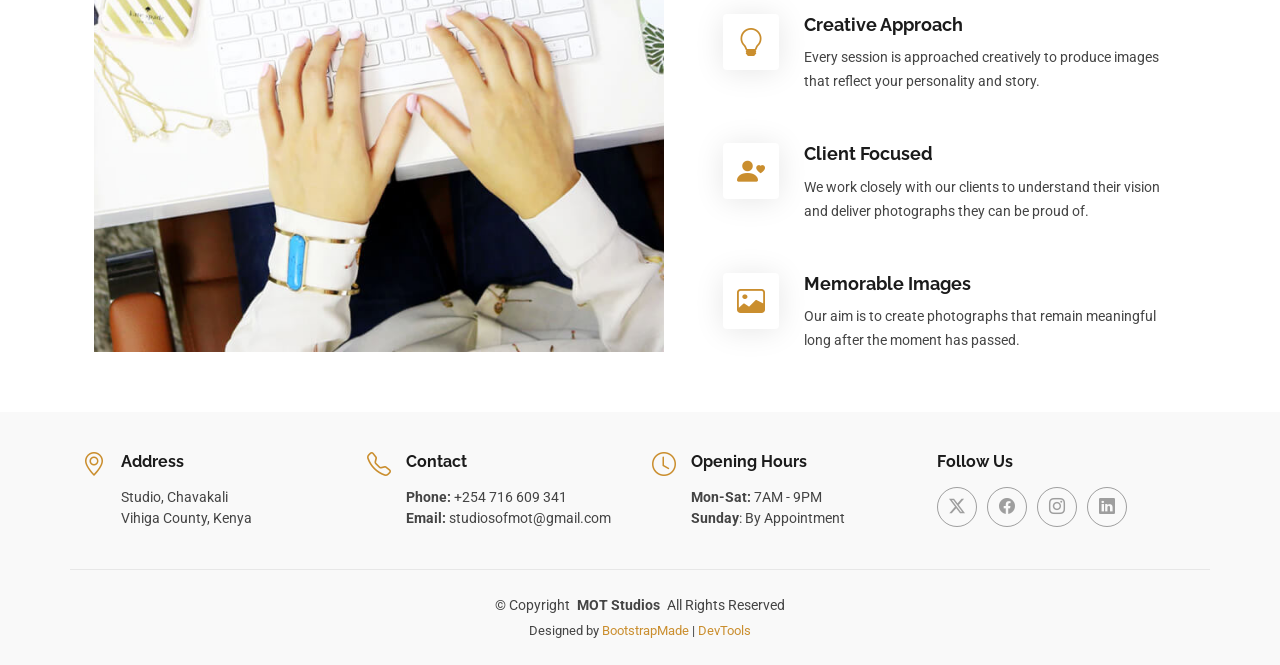
==== commit 6f5d182b: "page edits" ====
--- a/about.html
+++ b/about.html
@@ -4,7 +4,7 @@
 <head>
   <meta charset="utf-8">
   <meta content="width=device-width, initial-scale=1.0" name="viewport">
-  <title>About - EstateAgency Bootstrap Template</title>
+  <title>About | MOT Studios</title>
   <meta name="description" content="">
   <meta name="keywords" content="">
 
@@ -15,7 +15,9 @@
   <!-- Fonts -->
   <link href="https://fonts.googleapis.com" rel="preconnect">
   <link href="https://fonts.gstatic.com" rel="preconnect" crossorigin>
-  <link href="https://fonts.googleapis.com/css2?family=Roboto:ital,wght@0,100;0,300;0,400;0,500;0,700;0,900;1,100;1,300;1,400;1,500;1,700;1,900&family=Poppins:ital,wght@0,100;0,200;0,300;0,400;0,500;0,600;0,700;0,800;0,900;1,100;1,200;1,300;1,400;1,500;1,600;1,700;1,800;1,900&family=Raleway:ital,wght@0,100;0,200;0,300;0,400;0,500;0,600;0,700;0,800;0,900;1,100;1,200;1,300;1,400;1,500;1,600;1,700;1,800;1,900&display=swap" rel="stylesheet">
+  <link
+    href="https://fonts.googleapis.com/css2?family=Roboto:ital,wght@0,100;0,300;0,400;0,500;0,700;0,900;1,100;1,300;1,400;1,500;1,700;1,900&family=Poppins:ital,wght@0,100;0,200;0,300;0,400;0,500;0,600;0,700;0,800;0,900;1,100;1,200;1,300;1,400;1,500;1,600;1,700;1,800;1,900&family=Raleway:ital,wght@0,100;0,200;0,300;0,400;0,500;0,600;0,700;0,800;0,900;1,100;1,200;1,300;1,400;1,500;1,600;1,700;1,800;1,900&display=swap"
+    rel="stylesheet">
 
   <!-- Vendor CSS Files -->
   <link href="assets/vendor/bootstrap/css/bootstrap.min.css" rel="stylesheet">
@@ -44,7 +46,7 @@
       <a href="index.html" class="logo d-flex align-items-center">
         <!-- Uncomment the line below if you also wish to use an image logo -->
         <!-- <img src="assets/img/logo.png" alt=""> -->
-        <h1 class="sitename">Estate<span>Agency</span></h1>
+        <h1 class="sitename">MOT<span>STUDIOS</span></h1>
       </a>
 
       <nav id="navmenu" class="navmenu">
@@ -52,25 +54,8 @@
           <li><a href="index.html">Home</a></li>
           <li><a href="about.html" class="active">About</a></li>
           <li><a href="services.html">Services</a></li>
-          <li><a href="properties.html">Properties</a></li>
-          <li><a href="agents.html">Agents</a></li>
-          <li class="dropdown"><a href="#"><span>Dropdown</span> <i class="bi bi-chevron-down toggle-dropdown"></i></a>
-            <ul>
-              <li><a href="#">Dropdown 1</a></li>
-              <li class="dropdown"><a href="#"><span>Deep Dropdown</span> <i class="bi bi-chevron-down toggle-dropdown"></i></a>
-                <ul>
-                  <li><a href="#">Deep Dropdown 1</a></li>
-                  <li><a href="#">Deep Dropdown 2</a></li>
-                  <li><a href="#">Deep Dropdown 3</a></li>
-                  <li><a href="#">Deep Dropdown 4</a></li>
-                  <li><a href="#">Deep Dropdown 5</a></li>
-                </ul>
-              </li>
-              <li><a href="#">Dropdown 2</a></li>
-              <li><a href="#">Dropdown 3</a></li>
-              <li><a href="#">Dropdown 4</a></li>
-            </ul>
-          </li>
+          <li><a href="portfolio.html">Portfolio</a></li>
+          <li><a href="booking.html">Booking</a></li>
           <li><a href="contact.html">Contact</a></li>
         </ul>
         <i class="mobile-nav-toggle d-xl-none bi bi-list"></i>
@@ -87,12 +72,16 @@
         <div class="container">
           <div class="row d-flex justify-content-center text-center">
             <div class="col-lg-8">
-              <h1>About</h1>
-              <p class="mb-0">Odio et unde deleniti. Deserunt numquam exercitationem. Officiis quo odio sint voluptas consequatur ut a odio voluptatem. Sit dolorum debitis veritatis natus dolores. Quasi ratione sint. Sit quaerat ipsum dolorem.</p>
-            </div>
-          </div>
-        </div>
-      </div>
+              <h1>About MOT Studios</h1>
+              <p class="mb-0">
+                We are a photography studio dedicated to capturing genuine moments,
+                meaningful stories, and memories that deserve to last.
+              </p>
+            </div>
+          </div>
+        </div>
+      </div>
+
       <nav class="breadcrumbs">
         <div class="container">
           <ol>
@@ -101,7 +90,7 @@
           </ol>
         </div>
       </nav>
-    </div><!-- End Page Title -->
+    </div>
 
     <!-- About Section -->
     <section id="about" class="about section">
@@ -111,42 +100,81 @@
         <div class="row gy-4">
 
           <div class="col-lg-6 content" data-aos="fade-up" data-aos-delay="100">
+
             <p class="who-we-are">Who We Are</p>
-            <h3>Unleashing Potential with Creative Strategy</h3>
+
+            <h3>We Capture Moments That Tell Your Story</h3>
+
             <p class="fst-italic">
-              Lorem ipsum dolor sit amet, consectetur adipiscing elit, sed do eiusmod tempor incididunt ut labore et dolore
-              magna aliqua.
+              MOT Studios is a photography studio focused on creating beautiful,
+              authentic and memorable photographs for individuals, families,
+              events and special occasions.
             </p>
+
+            <p>
+              Our goal is simple: to turn important moments into photographs
+              that you can look back on and cherish for years to come.
+            </p>
+
             <ul>
-              <li><i class="bi bi-check-circle"></i> <span>Ullamco laboris nisi ut aliquip ex ea commodo consequat.</span></li>
-              <li><i class="bi bi-check-circle"></i> <span>Duis aute irure dolor in reprehenderit in voluptate velit.</span></li>
-              <li><i class="bi bi-check-circle"></i> <span>Ullamco laboris nisi ut aliquip ex ea commodo consequat. Duis aute irure dolor in reprehenderit in voluptate trideta storacalaperda mastiro dolore eu fugiat nulla pariatur.</span></li>
+              <li>
+                <i class="bi bi-check-circle"></i>
+                <span>Professional photography with attention to detail.</span>
+              </li>
+
+              <li>
+                <i class="bi bi-check-circle"></i>
+                <span>Creative photography tailored to every client.</span>
+              </li>
+
+              <li>
+                <i class="bi bi-check-circle"></i>
+                <span>Quality images that preserve your most important moments.</span>
+              </li>
+
+              <li>
+                <i class="bi bi-check-circle"></i>
+                <span>A friendly and client-focused photography experience.</span>
+              </li>
             </ul>
+
           </div>
 
           <div class="col-lg-6 about-images" data-aos="fade-up" data-aos-delay="200">
+
             <div class="row gy-4">
+
               <div class="col-lg-6">
-                <img src="assets/img/about-company-1.jpg" class="img-fluid" alt="">
-              </div>
+                <img src="assets/img/about-company-1.jpg" class="img-fluid" alt="MOT Studios photography">
+              </div>
+
               <div class="col-lg-6">
+
                 <div class="row gy-4">
+
                   <div class="col-lg-12">
-                    <img src="assets/img/about-company-2.jpg" class="img-fluid" alt="">
+                    <img src="assets/img/about-company-2.jpg" class="img-fluid"
+                      alt="Professional photography at MOT Studios">
                   </div>
+
                   <div class="col-lg-12">
-                    <img src="assets/img/about-company-3.jpg" class="img-fluid" alt="">
+                    <img src="assets/img/about-company-3.jpg" class="img-fluid"
+                      alt="Photography session at MOT Studios">
                   </div>
+
                 </div>
-              </div>
-            </div>
-
-          </div>
-
-        </div>
-
-      </div>
-    </section><!-- /About Section -->
+
+              </div>
+
+            </div>
+
+          </div>
+
+        </div>
+
+      </div>
+
+    </section>
 
     <!-- Stats Section -->
     <section id="stats" class="stats section">
@@ -157,49 +185,49 @@
 
           <div class="col-lg-3 col-md-6">
             <div class="stats-item d-flex align-items-center w-100 h-100">
-              <i class="bi bi-emoji-smile color-blue flex-shrink-0"></i>
-              <div>
-                <span data-purecounter-start="0" data-purecounter-end="232" data-purecounter-duration="1" class="purecounter"></span>
-                <p>Happy Clients</p>
-              </div>
-            </div>
-          </div><!-- End Stats Item -->
+              <i class="bi bi-camera color-blue flex-shrink-0"></i>
+              <div>
+                <span>Professional</span>
+                <p>Photography</p>
+              </div>
+            </div>
+          </div>
 
           <div class="col-lg-3 col-md-6">
             <div class="stats-item d-flex align-items-center w-100 h-100">
-              <i class="bi bi-journal-richtext color-orange flex-shrink-0"></i>
-              <div>
-                <span data-purecounter-start="0" data-purecounter-end="521" data-purecounter-duration="1" class="purecounter"></span>
-                <p>Projects</p>
-              </div>
-            </div>
-          </div><!-- End Stats Item -->
+              <i class="bi bi-images color-orange flex-shrink-0"></i>
+              <div>
+                <span>Creative</span>
+                <p>Visual Stories</p>
+              </div>
+            </div>
+          </div>
 
           <div class="col-lg-3 col-md-6">
             <div class="stats-item d-flex align-items-center w-100 h-100">
-              <i class="bi bi-headset color-green flex-shrink-0"></i>
-              <div>
-                <span data-purecounter-start="0" data-purecounter-end="1463" data-purecounter-duration="1" class="purecounter"></span>
-                <p>Hours Of Support</p>
-              </div>
-            </div>
-          </div><!-- End Stats Item -->
+              <i class="bi bi-heart color-green flex-shrink-0"></i>
+              <div>
+                <span>Client</span>
+                <p>Focused</p>
+              </div>
+            </div>
+          </div>
 
           <div class="col-lg-3 col-md-6">
             <div class="stats-item d-flex align-items-center w-100 h-100">
-              <i class="bi bi-people color-pink flex-shrink-0"></i>
-              <div>
-                <span data-purecounter-start="0" data-purecounter-end="15" data-purecounter-duration="1" class="purecounter"></span>
-                <p>Hard Workers</p>
-              </div>
-            </div>
-          </div><!-- End Stats Item -->
-
-        </div>
-
-      </div>
-
-    </section><!-- /Stats Section -->
+              <i class="bi bi-stars color-pink flex-shrink-0"></i>
+              <div>
+                <span>Memorable</span>
+                <p>Moments</p>
+              </div>
+            </div>
+          </div>
+
+        </div>
+
+      </div>
+
+    </section>
 
     <!-- Features Section -->
     <section id="features" class="features section">
@@ -207,50 +235,84 @@
       <div class="container">
 
         <div class="row justify-content-around gy-4">
-          <div class="features-image col-lg-6" data-aos="fade-up" data-aos-delay="100"><img src="assets/img/features-bg.jpg" alt=""></div>
+
+          <div class="features-image col-lg-6" data-aos="fade-up" data-aos-delay="100">
+
+            <img src="assets/img/features-bg.jpg" alt="MOT Studios photography">
+
+          </div>
 
           <div class="col-lg-5 d-flex flex-column justify-content-center" data-aos="fade-up" data-aos-delay="200">
-            <h3>Enim quis est voluptatibus aliquid consequatur fugiat</h3>
-            <p>Esse voluptas cumque vel exercitationem. Reiciendis est hic accusamus. Non ipsam et sed minima temporibus laudantium. Soluta voluptate sed facere corporis dolores excepturi</p>
+
+            <h3>Why Choose MOT Studios?</h3>
+
+            <p>
+              We combine creativity, technical skill and a passion for photography
+              to create images that feel personal and authentic.
+            </p>
 
             <div class="icon-box d-flex position-relative" data-aos="fade-up" data-aos-delay="300">
-              <i class="bi bi-easel flex-shrink-0"></i>
-              <div>
-                <h4><a href="" class="stretched-link">Lorem Ipsum</a></h4>
-                <p>Voluptatum deleniti atque corrupti quos dolores et quas molestias excepturi sint occaecati cupiditate non provident</p>
-              </div>
-            </div><!-- End Icon Box -->
+
+              <i class="bi bi-camera flex-shrink-0"></i>
+
+              <div>
+                <h4>Professional Photography</h4>
+                <p>
+                  We focus on quality, composition and detail in every photograph.
+                </p>
+              </div>
+
+            </div>
 
             <div class="icon-box d-flex position-relative" data-aos="fade-up" data-aos-delay="400">
-              <i class="bi bi-patch-check flex-shrink-0"></i>
-              <div>
-                <h4><a href="" class="stretched-link">Nemo Enim</a></h4>
-                <p>At vero eos et accusamus et iusto odio dignissimos ducimus qui blanditiis praesentium voluptatum deleniti atque</p>
-              </div>
-            </div><!-- End Icon Box -->
+
+              <i class="bi bi-lightbulb flex-shrink-0"></i>
+
+              <div>
+                <h4>Creative Approach</h4>
+                <p>
+                  Every session is approached creatively to produce images
+                  that reflect your personality and story.
+                </p>
+              </div>
+
+            </div>
 
             <div class="icon-box d-flex position-relative" data-aos="fade-up" data-aos-delay="500">
-              <i class="bi bi-brightness-high flex-shrink-0"></i>
-              <div>
-                <h4><a href="" class="stretched-link">Dine Pad</a></h4>
-                <p>Explicabo est voluptatum asperiores consequatur magnam. Et veritatis odit. Sunt aut deserunt minus aut eligendi omnis</p>
-              </div>
-            </div><!-- End Icon Box -->
+
+              <i class="bi bi-person-heart flex-shrink-0"></i>
+
+              <div>
+                <h4>Client Focused</h4>
+                <p>
+                  We work closely with our clients to understand their vision
+                  and deliver photographs they can be proud of.
+                </p>
+              </div>
+
+            </div>
 
             <div class="icon-box d-flex position-relative" data-aos="fade-up" data-aos-delay="600">
-              <i class="bi bi-brightness-high flex-shrink-0"></i>
-              <div>
-                <h4><a href="" class="stretched-link">Tride clov</a></h4>
-                <p>Est voluptatem labore deleniti quis a delectus et. Saepe dolorem libero sit non aspernatur odit amet. Et eligendi</p>
-              </div>
-            </div><!-- End Icon Box -->
-
-          </div>
-        </div>
-
-      </div>
-
-    </section><!-- /Features Section -->
+
+              <i class="bi bi-image flex-shrink-0"></i>
+
+              <div>
+                <h4>Memorable Images</h4>
+                <p>
+                  Our aim is to create photographs that remain meaningful
+                  long after the moment has passed.
+                </p>
+              </div>
+
+            </div>
+
+          </div>
+
+        </div>
+
+      </div>
+
+    </section>
 
   </main>
 
@@ -262,8 +324,8 @@
           <i class="bi bi-geo-alt icon"></i>
           <div class="address">
             <h4>Address</h4>
-            <p>A108 Adam Street</p>
-            <p>New York, NY 535022</p>
+            <p>Studio, Chavakali</p>
+            <p>Vihiga County, Kenya</p>
             <p></p>
           </div>
 
@@ -274,8 +336,8 @@
           <div>
             <h4>Contact</h4>
             <p>
-              <strong>Phone:</strong> <span>+1 5589 55488 55</span><br>
-              <strong>Email:</strong> <span>info@example.com</span><br>
+              <strong>Phone:</strong> <span>+254 716 609 341</span><br>
+              <strong>Email:</strong> <span>studiosofmot@gmail.com</span><br>
             </p>
           </div>
         </div>
@@ -285,8 +347,8 @@
           <div>
             <h4>Opening Hours</h4>
             <p>
-              <strong>Mon-Sat:</strong> <span>11AM - 23PM</span><br>
-              <strong>Sunday</strong>: <span>Closed</span>
+              <strong>Mon-Sat:</strong> <span>7AM - 9PM</span><br>
+              <strong>Sunday</strong>: <span>By Appointment</span>
             </p>
           </div>
         </div>
@@ -305,20 +367,23 @@
     </div>
 
     <div class="container copyright text-center mt-4">
-      <p>© <span>Copyright</span> <strong class="px-1 sitename">EstateAgency</strong> <span>All Rights Reserved</span></p>
+      <p>© <span>Copyright</span> <strong class="px-1 sitename">MOT Studios</strong> <span>All Rights Reserved</span>
+      </p>
       <div class="credits">
         <!-- All the links in the footer should remain intact. -->
         <!-- You can delete the links only if you've purchased the pro version. -->
         <!-- Licensing information: https://bootstrapmade.com/license/ -->
         <!-- Purchase the pro version with working PHP/AJAX contact form: [buy-url] -->
-        Designed by <a href="https://bootstrapmade.com/">BootstrapMade</a> | <a href="https://bootstrapmade.com/tools/">DevTools</a>
+        Designed by <a href="https://bootstrapmade.com/">BootstrapMade</a> | <a
+          href="https://bootstrapmade.com/tools/">DevTools</a>
       </div>
     </div>
 
   </footer>
 
   <!-- Scroll Top -->
-  <a href="#" id="scroll-top" class="scroll-top d-flex align-items-center justify-content-center"><i class="bi bi-arrow-up-short"></i></a>
+  <a href="#" id="scroll-top" class="scroll-top d-flex align-items-center justify-content-center"><i
+      class="bi bi-arrow-up-short"></i></a>
 
   <!-- Preloader -->
   <div id="preloader"></div>
